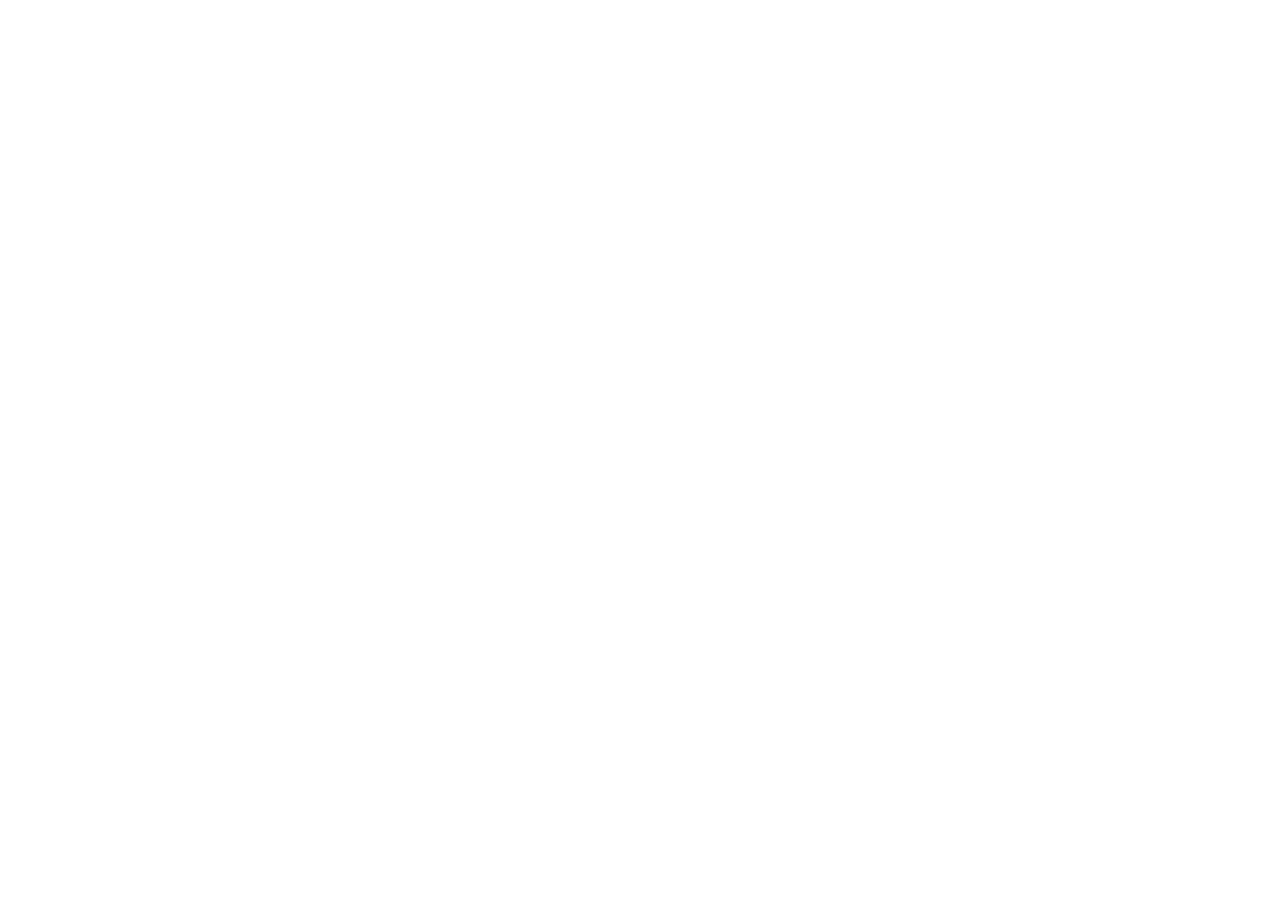
==== proyecto-cajero/index.html @ 5a02a95a "agregamos el proyecto de cajero" ====
<!DOCTYPE html>
<html lang="en">

<head>
    <meta charset="UTF-8">
    <meta name="viewport" content="width=device-width, initial-scale=1.0">
    <link href="https://cdn.jsdelivr.net/npm/bootstrap@5.3.3/dist/css/bootstrap.min.css" rel="stylesheet"
        integrity="sha384-QWTKZyjpPEjISv5WaRU9OFeRpok6YctnYmDr5pNlyT2bRjXh0JMhjY6hW+ALEwIH" crossorigin="anonymous">
    <title>Cajero Automatico</title>
</head>

<body>
    <div class="container">
        
    </div>




    <script src="app.js"></script>
    <script src="https://cdn.jsdelivr.net/npm/bootstrap@5.3.3/dist/js/bootstrap.bundle.min.js"
        integrity="sha384-YvpcrYf0tY3lHB60NNkmXc5s9fDVZLESaAA55NDzOxhy9GkcIdslK1eN7N6jIeHz"
        crossorigin="anonymous"></script>
</body>

</html>
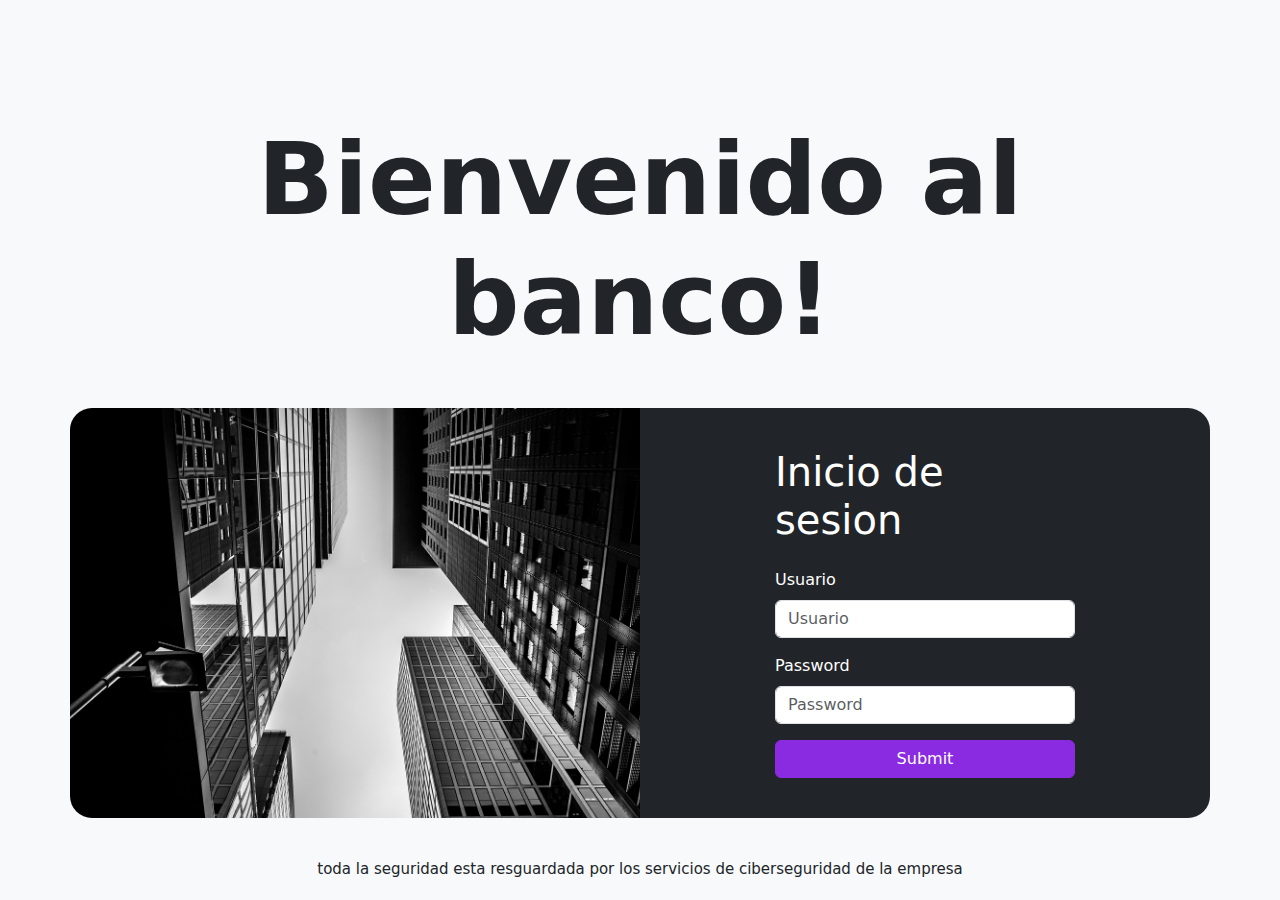
==== commit 019fe846: "empezamos con el proyecto" ====
--- a/proyecto-cajero/index.html
+++ b/proyecto-cajero/index.html
@@ -4,15 +4,42 @@
 <head>
     <meta charset="UTF-8">
     <meta name="viewport" content="width=device-width, initial-scale=1.0">
+    <link rel="stylesheet" href="style.css">
     <link href="https://cdn.jsdelivr.net/npm/bootstrap@5.3.3/dist/css/bootstrap.min.css" rel="stylesheet"
         integrity="sha384-QWTKZyjpPEjISv5WaRU9OFeRpok6YctnYmDr5pNlyT2bRjXh0JMhjY6hW+ALEwIH" crossorigin="anonymous">
     <title>Cajero Automatico</title>
 </head>
 
-<body>
+<body class="bg-light">
     <div class="container">
-        
+        <h1 class="title">Bienvenido al banco!</h1>
+        <div class="row mt-5">
+            <div class="col-12 col-md-6 bg-banco rounded-start-lg">
+            </div>
+            <div class="col-12 col-md-6 bg-dark rounded-end-lg py-4">
+                <div class="mx-auto" style="max-width: 300px;">
+                    <h1 class="text-white mt-3">Inicio de sesion</h1>
+                    <form class="text-white py-3">
+                        <div class="mb-3">
+                            <label for="inputUser" class="form-label">Usuario</label>
+                            <input type="text" class="form-control" id="inputUser" 
+                                placeholder="Usuario">
+                        </div>
+                        <div class="mb-3">
+                            <label for="inputPassword1" class="form-label">Password</label>
+                            <input type="password" class="form-control" id="inputPassword"
+                                placeholder="Password">
+                        </div>
+            
+                        <button type="submit" class="btn btn-violet w-100">Submit</button>
+                    </form>
+                </div>
+            </div>
+        </div>
     </div>
+    <footer>
+        <p>toda la seguridad esta resguardada por los servicios de ciberseguridad de la empresa</p>
+    </footer>
 
 
 
--- a/proyecto-cajero/style.css
+++ b/proyecto-cajero/style.css
@@ -0,0 +1,45 @@
+
+
+
+.container{
+    max-width: 100%;
+    height: 100%;
+    margin-top: 120px;
+}
+.title{
+    text-align: center;
+    font-weight: bold;
+    font-size: 100px;
+}
+
+.fs-7{
+    font-size: 10px;
+}
+
+.bg-banco{
+    background-image: url(./img/city-7094641_1280.jpg);
+    background-position: center center;
+    background-size: cover;
+    background-repeat: no-repeat;
+}
+
+.btn-violet{
+    background-color: blueviolet!important;
+    border-color: blueviolet!important;
+    color: white!important;
+}
+
+.rounded-start-lg {
+    border-bottom-left-radius: 1.375rem !important;
+    border-top-left-radius: 1.375rem !important;
+}
+.rounded-end-lg {
+    border-bottom-right-radius: 1.375rem !important;
+    border-top-right-radius: 1.375rem !important;
+}
+
+footer{
+    text-align: center;
+    margin-top: 40px;
+    font-size: 15px;
+}
